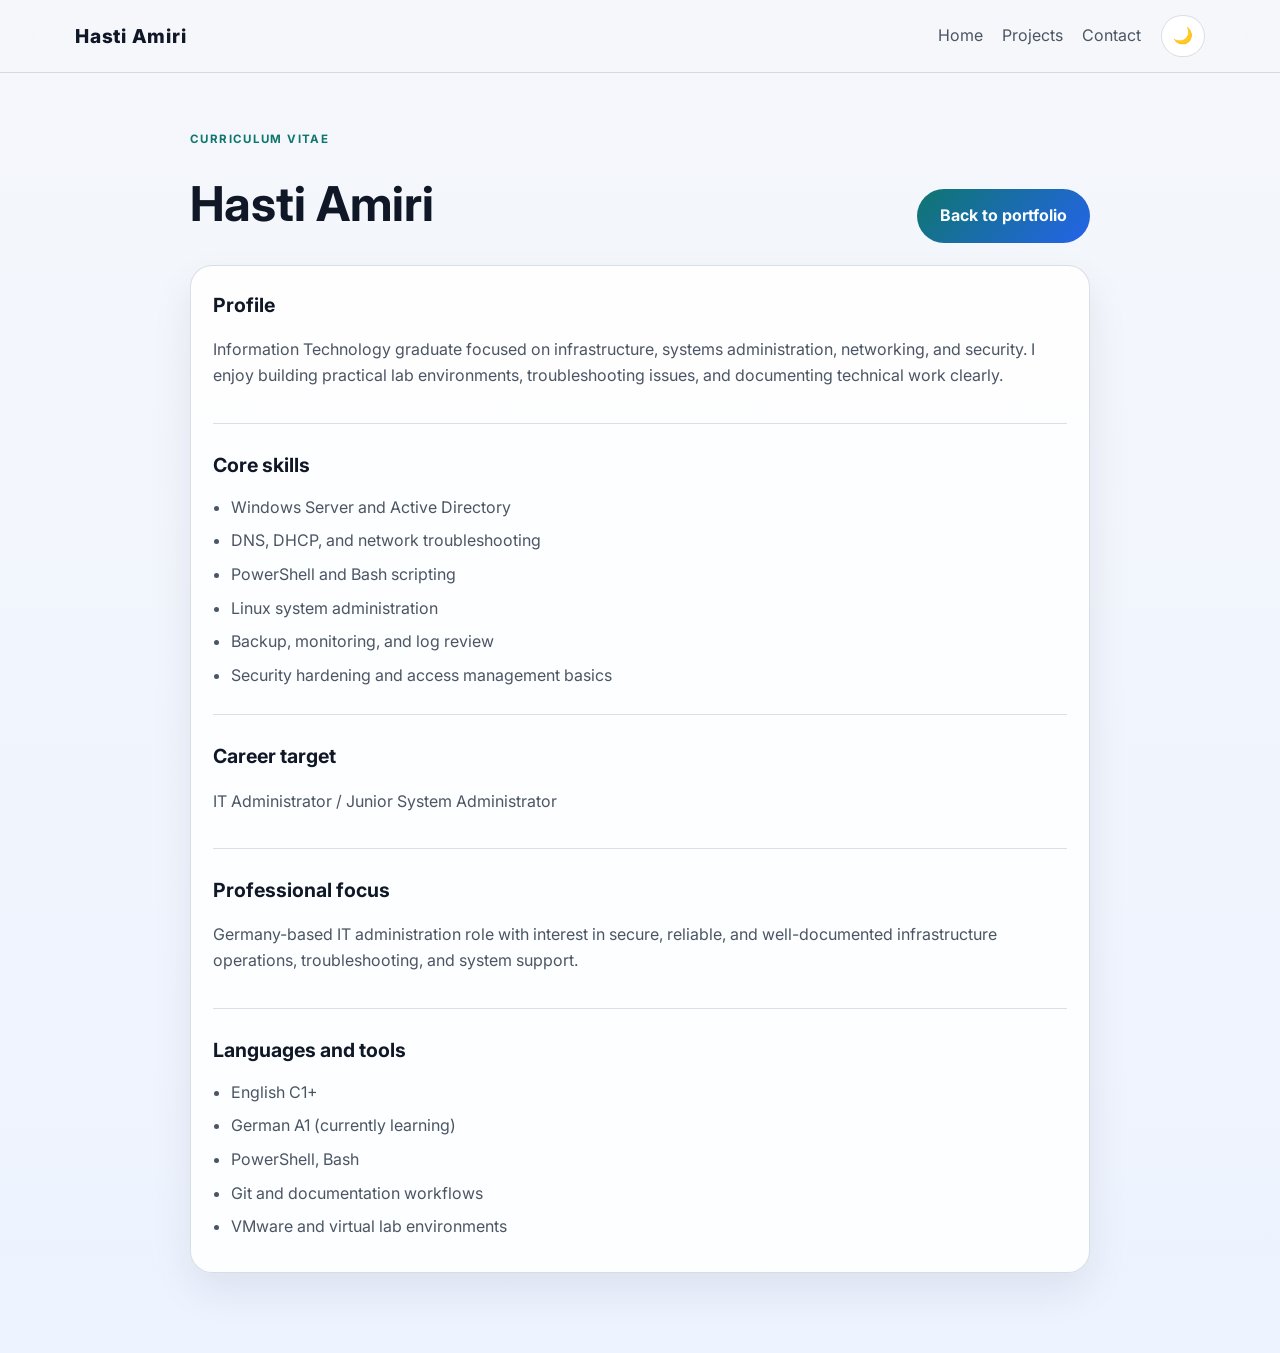
==== cv.html @ ca96bbae "Upgrade the site with a profile photo, cleaner light/dark theme, downloadable CV, and standalone pro" ====
<!DOCTYPE html>
<html lang="en">
  <head>
    <meta charset="UTF-8" />
    <meta name="viewport" content="width=device-width, initial-scale=1.0" />
    <title>Hasti Amiri | CV</title>
    <link rel="preconnect" href="https://fonts.googleapis.com" />
    <link rel="preconnect" href="https://fonts.gstatic.com" crossorigin />
    <link
      href="https://fonts.googleapis.com/css2?family=Inter:wght@400;500;600;700;800&display=swap"
      rel="stylesheet"
    />
    <link rel="stylesheet" href="styles.css" />
  </head>
  <body class="theme-light">
    <header class="site-header">
      <nav class="container nav">
        <a class="brand" href="index.html">Hasti Amiri</a>
        <div class="nav-links">
          <a href="index.html">Home</a>
          <a href="index.html#projects">Projects</a>
          <a href="index.html#contact">Contact</a>
          <button class="theme-toggle" type="button" aria-label="Toggle theme">🌙</button>
        </div>
      </nav>
    </header>

    <main class="page-shell">
      <div class="container project-page">
        <div class="project-header">
          <div>
            <span class="kicker">Curriculum Vitae</span>
            <h1>Hasti Amiri</h1>
          </div>
          <a class="button primary" href="index.html">Back to portfolio</a>
        </div>

        <div class="single-project-card panel">
          <section>
            <h2>Profile</h2>
            <p>
              Information Technology graduate focused on infrastructure, systems administration,
              networking, and security. I enjoy building practical lab environments,
              troubleshooting issues, and documenting technical work clearly.
            </p>
          </section>

          <section>
            <h2>Core skills</h2>
            <ul>
              <li>Windows Server and Active Directory</li>
              <li>DNS, DHCP, and network troubleshooting</li>
              <li>PowerShell and Bash scripting</li>
              <li>Linux system administration</li>
              <li>Backup, monitoring, and log review</li>
              <li>Security hardening and access management basics</li>
            </ul>
          </section>

          <section>
            <h2>Career target</h2>
            <p>IT Administrator / Junior System Administrator</p>
          </section>

          <section>
            <h2>Professional focus</h2>
            <p>
              Germany-based IT administration role with interest in secure, reliable, and well-documented
              infrastructure operations, troubleshooting, and system support.
            </p>
          </section>

          <section>
            <h2>Languages and tools</h2>
            <ul>
              <li>English C1+</li>
              <li>German A1 (currently learning)</li>
              <li>PowerShell, Bash</li>
              <li>Git and documentation workflows</li>
              <li>VMware and virtual lab environments</li>
            </ul>
          </section>
        </div>
      </div>
    </main>

    <script src="script.js"></script>
  </body>
</html>
---- styles.css ----
:root {
  --bg: #f5f7fb;
  --bg-alt: #edf3ff;
  --surface: #ffffff;
  --surface-strong: #f0f5ff;
  --panel: rgba(255, 255, 255, 0.85);
  --text: #101827;
  --muted: #4b5563;
  --muted-2: #64748b;
  --primary: #0f766e;
  --primary-soft: rgba(15, 118, 110, 0.1);
  --accent: #2563eb;
  --border: rgba(148, 163, 184, 0.35);
  --shadow: 0 18px 40px rgba(15, 23, 42, 0.08);
}

body.theme-dark {
  --bg: #0b1220;
  --bg-alt: #101b2d;
  --surface: #121d2d;
  --surface-strong: #14253d;
  --panel: rgba(18, 29, 45, 0.9);
  --text: #eaf2ff;
  --muted: #bfd0eb;
  --muted-2: #9bb1d1;
  --primary: #2dd4bf;
  --primary-soft: rgba(45, 212, 191, 0.14);
  --accent: #7dd3fc;
  --border: rgba(148, 163, 184, 0.2);
  --shadow: 0 20px 40px rgba(2, 6, 23, 0.45);
}

* {
  box-sizing: border-box;
}

html {
  scroll-behavior: smooth;
}

body {
  margin: 0;
  font-family: "Inter", sans-serif;
  background: linear-gradient(180deg, var(--bg) 0%, var(--bg-alt) 100%);
  color: var(--text);
  line-height: 1.6;
}

a {
  color: inherit;
  text-decoration: none;
}

img {
  max-width: 100%;
  display: block;
}

button {
  font: inherit;
}

.container {
  width: min(1130px, calc(100% - 32px));
  margin: 0 auto;
}

.site-header {
  position: sticky;
  top: 0;
  z-index: 40;
  border-bottom: 1px solid var(--border);
  background: rgba(245, 247, 251, 0.8);
  backdrop-filter: blur(14px);
}

body.theme-dark .site-header {
  background: rgba(11, 18, 32, 0.8);
}

.nav {
  display: flex;
  align-items: center;
  justify-content: space-between;
  min-height: 72px;
  gap: 16px;
}

.brand {
  font-size: 1.2rem;
  font-weight: 800;
  letter-spacing: 0.04em;
}

.nav-links {
  display: flex;
  align-items: center;
  gap: 1.2rem;
  color: var(--muted);
  flex-wrap: wrap;
}

.nav-links a:hover,
.nav-links a:focus-visible {
  color: var(--text);
}

.theme-toggle {
  border: 1px solid var(--border);
  background: var(--surface);
  color: var(--text);
  border-radius: 999px;
  padding: 0.42rem 0.7rem;
  cursor: pointer;
}

.hero {
  padding: 72px 0 40px;
}

.hero-inner {
  display: grid;
  grid-template-columns: 1.4fr 0.8fr;
  gap: 30px;
  align-items: center;
}

.eyebrow,
.kicker {
  display: inline-block;
  text-transform: uppercase;
  letter-spacing: 0.12em;
  font-size: 0.72rem;
  font-weight: 700;
  color: var(--primary);
  margin-bottom: 18px;
}

.hero-copy h1 {
  margin: 0;
  font-size: clamp(2.5rem, 4vw, 4.3rem);
  line-height: 1.06;
}

.hero-copy p {
  margin-top: 16px;
  color: var(--muted);
  max-width: 660px;
  font-size: 1.08rem;
}

.cta-row {
  display: flex;
  flex-wrap: wrap;
  gap: 14px;
  margin-top: 24px;
}

.button {
  display: inline-flex;
  align-items: center;
  justify-content: center;
  padding: 0.9rem 1.45rem;
  border-radius: 999px;
  font-weight: 700;
  transition: transform 0.2s ease, opacity 0.2s ease;
}

.button:hover {
  transform: translateY(-1px);
}

.button.primary {
  background: linear-gradient(135deg, var(--primary), var(--accent));
  color: #f8fcff;
}

.button.secondary {
  border: 1px solid var(--border);
  background: var(--surface);
  color: var(--text);
}

.profile-card,
.panel,
.project-card,
.standard-item,
.single-project-card {
  background: var(--panel);
  border: 1px solid var(--border);
  border-radius: 22px;
  box-shadow: var(--shadow);
}

.profile-card {
  padding: 22px;
}

.profile-image-wrap {
  width: min(220px, 100%);
  aspect-ratio: 1;
  border-radius: 50%;
  overflow: hidden;
  margin: 0 auto 18px;
  border: 3px solid var(--primary-soft);
  background: var(--surface-strong);
}

.profile-image {
  width: 100%;
  height: 100%;
  object-fit: cover;
}

.profile-card-body h2 {
  margin: 1rem 0 0.6rem;
  font-size: 1.55rem;
}

.status-tag {
  display: inline-block;
  background: var(--primary-soft);
  color: var(--primary);
  padding: 0.42rem 0.72rem;
  border-radius: 999px;
  font-size: 0.72rem;
  font-weight: 700;
}

.profile-card ul,
.check-list,
.skill-card ul,
.project-card ul,
.focus-list,
.single-project-card ul {
  margin: 0;
  padding-left: 1.1rem;
  color: var(--muted);
}

.profile-card li,
.check-list li,
.skill-card li,
.project-card li,
.focus-list li,
.single-project-card li {
  margin: 0.5rem 0;
}

.section {
  padding: 82px 0;
}

.section.alt {
  background: rgba(148, 163, 184, 0.04);
}

.section-heading {
  margin-bottom: 28px;
}

.section-heading h2 {
  margin: 0;
  font-size: clamp(2rem, 2.4vw, 2.8rem);
}

.about-grid,
.skills-grid,
.standards-grid {
  display: grid;
  gap: 22px;
}

.about-grid {
  grid-template-columns: repeat(2, minmax(0, 1fr));
}

.skills-grid {
  grid-template-columns: repeat(3, minmax(0, 1fr));
}

.standards-grid {
  grid-template-columns: repeat(5, minmax(0, 1fr));
}

.panel,
.project-card,
.standard-item,
.single-project-card {
  padding: 24px 22px;
}

.panel h3,
.project-card h3,
.standard-item h3,
.single-project-card h2 {
  margin-top: 0;
  margin-bottom: 14px;
  font-size: 1.22rem;
}

.text-link {
  display: inline-block;
  margin-top: auto;
  color: var(--primary);
  font-weight: 700;
}

.project-grid {
  display: grid;
  grid-template-columns: repeat(2, minmax(0, 1fr));
  gap: 22px;
}

.project-card {
  display: flex;
  flex-direction: column;
  gap: 12px;
}

.project-meta {
  color: var(--accent);
  font-size: 0.76rem;
  text-transform: uppercase;
  letter-spacing: 0.08em;
  font-weight: 700;
}

.status {
  display: inline-flex;
  align-self: flex-start;
  padding: 0.38rem 0.7rem;
  border-radius: 999px;
  font-size: 0.72rem;
  font-weight: 700;
}

.status.planned {
  background: rgba(251, 191, 36, 0.12);
  color: #b7791f;
}

.project-card p,
.single-project-card p,
.footer-inner p {
  color: var(--muted);
}

.cv-box {
  display: flex;
  justify-content: space-between;
  align-items: center;
  gap: 18px;
  padding: 24px 22px;
}

.roadmap-list {
  display: grid;
  gap: 12px;
  max-width: 760px;
}

.roadmap-item {
  display: flex;
  align-items: center;
  gap: 14px;
  padding: 14px 18px;
  border: 1px solid var(--border);
  border-radius: 12px;
  background: var(--surface);
  font-weight: 600;
}

.roadmap-item span {
  color: var(--primary);
  font-size: 1.2rem;
}

.page-shell {
  padding: 52px 0 80px;
}

.project-page {
  max-width: 900px;
}

.project-header {
  display: flex;
  align-items: end;
  justify-content: space-between;
  gap: 16px;
  margin-bottom: 22px;
}

.project-header h1 {
  margin: 0;
  font-size: clamp(2.1rem, 4vw, 3rem);
}

.single-project-card {
  display: grid;
  gap: 26px;
}

.single-project-card section {
  border-bottom: 1px solid var(--border);
  padding-bottom: 18px;
}

.single-project-card section:last-child {
  border-bottom: none;
  padding-bottom: 0;
}

.site-footer {
  padding: 38px 0 60px;
  border-top: 1px solid var(--border);
  background: rgba(148, 163, 184, 0.04);
}

.footer-inner {
  display: flex;
  justify-content: space-between;
  align-items: center;
  gap: 20px;
}

.footer-inner h3 {
  margin: 0 0 10px;
}

.footer-links {
  display: flex;
  flex-wrap: wrap;
  gap: 14px;
  color: var(--primary);
  font-weight: 600;
}

@media (max-width: 960px) {
  .hero-inner,
  .about-grid,
  .skills-grid,
  .project-grid,
  .standards-grid {
    grid-template-columns: 1fr;
  }

  .footer-inner,
  .cv-box,
  .project-header {
    flex-direction: column;
    align-items: flex-start;
  }
}

@media (max-width: 640px) {
  .nav {
    flex-direction: column;
    justify-content: center;
    padding: 12px 0;
  }

  .nav-links {
    justify-content: center;
  }

  .hero {
    padding-top: 54px;
  }

  .section {
    padding: 64px 0;
  }
}
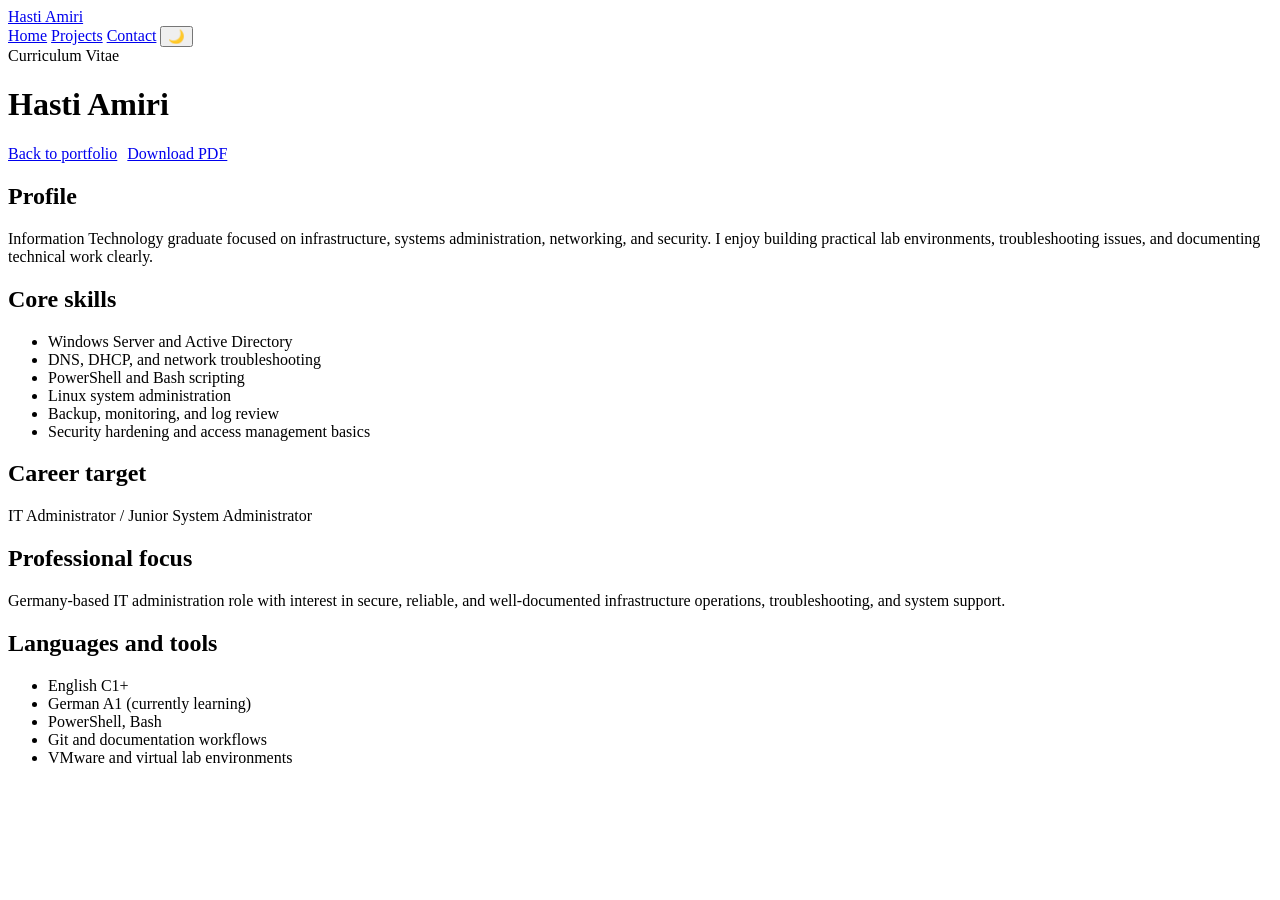
==== commit ee72ace4: "Add a downloadable PDF CV version and link it from the site." ====
--- a/cv.html
+++ b/cv.html
@@ -32,7 +32,10 @@
             <span class="kicker">Curriculum Vitae</span>
             <h1>Hasti Amiri</h1>
           </div>
-          <a class="button primary" href="index.html">Back to portfolio</a>
+          <div class="cta-row compact">
+            <a class="button primary" href="index.html">Back to portfolio</a>
+            <a class="button secondary" href="Hasti-Amiri-CV.pdf" download="Hasti-Amiri-CV.pdf">Download PDF</a>
+          </div>
         </div>
 
         <div class="single-project-card panel">
--- a/styles.css
+++ b/styles.css
@@ -1,475 +1,6 @@
-:root {
-  --bg: #f5f7fb;
-  --bg-alt: #edf3ff;
-  --surface: #ffffff;
-  --surface-strong: #f0f5ff;
-  --panel: rgba(255, 255, 255, 0.85);
-  --text: #101827;
-  --muted: #4b5563;
-  --muted-2: #64748b;
-  --primary: #0f766e;
-  --primary-soft: rgba(15, 118, 110, 0.1);
-  --accent: #2563eb;
-  --border: rgba(148, 163, 184, 0.35);
-  --shadow: 0 18px 40px rgba(15, 23, 42, 0.08);
-}
-
-body.theme-dark {
-  --bg: #0b1220;
-  --bg-alt: #101b2d;
-  --surface: #121d2d;
-  --surface-strong: #14253d;
-  --panel: rgba(18, 29, 45, 0.9);
-  --text: #eaf2ff;
-  --muted: #bfd0eb;
-  --muted-2: #9bb1d1;
-  --primary: #2dd4bf;
-  --primary-soft: rgba(45, 212, 191, 0.14);
-  --accent: #7dd3fc;
-  --border: rgba(148, 163, 184, 0.2);
-  --shadow: 0 20px 40px rgba(2, 6, 23, 0.45);
-}
-
-* {
-  box-sizing: border-box;
-}
-
-html {
-  scroll-behavior: smooth;
-}
-
-body {
-  margin: 0;
-  font-family: "Inter", sans-serif;
-  background: linear-gradient(180deg, var(--bg) 0%, var(--bg-alt) 100%);
-  color: var(--text);
-  line-height: 1.6;
-}
-
-a {
-  color: inherit;
-  text-decoration: none;
-}
-
-img {
-  max-width: 100%;
-  display: block;
-}
-
-button {
-  font: inherit;
-}
-
-.container {
-  width: min(1130px, calc(100% - 32px));
-  margin: 0 auto;
-}
-
-.site-header {
-  position: sticky;
-  top: 0;
-  z-index: 40;
-  border-bottom: 1px solid var(--border);
-  background: rgba(245, 247, 251, 0.8);
-  backdrop-filter: blur(14px);
-}
-
-body.theme-dark .site-header {
-  background: rgba(11, 18, 32, 0.8);
-}
-
-.nav {
-  display: flex;
-  align-items: center;
-  justify-content: space-between;
-  min-height: 72px;
-  gap: 16px;
-}
-
-.brand {
-  font-size: 1.2rem;
-  font-weight: 800;
-  letter-spacing: 0.04em;
-}
-
-.nav-links {
-  display: flex;
-  align-items: center;
-  gap: 1.2rem;
-  color: var(--muted);
-  flex-wrap: wrap;
-}
-
-.nav-links a:hover,
-.nav-links a:focus-visible {
-  color: var(--text);
-}
-
-.theme-toggle {
-  border: 1px solid var(--border);
-  background: var(--surface);
-  color: var(--text);
-  border-radius: 999px;
-  padding: 0.42rem 0.7rem;
-  cursor: pointer;
-}
-
-.hero {
-  padding: 72px 0 40px;
-}
-
-.hero-inner {
-  display: grid;
-  grid-template-columns: 1.4fr 0.8fr;
-  gap: 30px;
-  align-items: center;
-}
-
-.eyebrow,
-.kicker {
-  display: inline-block;
-  text-transform: uppercase;
-  letter-spacing: 0.12em;
-  font-size: 0.72rem;
-  font-weight: 700;
-  color: var(--primary);
-  margin-bottom: 18px;
-}
-
-.hero-copy h1 {
-  margin: 0;
-  font-size: clamp(2.5rem, 4vw, 4.3rem);
-  line-height: 1.06;
-}
-
-.hero-copy p {
-  margin-top: 16px;
-  color: var(--muted);
-  max-width: 660px;
-  font-size: 1.08rem;
-}
-
-.cta-row {
+.cta-row.compact {
   display: flex;
   flex-wrap: wrap;
-  gap: 14px;
-  margin-top: 24px;
+  gap: 10px;
+  margin-top: 0;
 }
-
-.button {
-  display: inline-flex;
-  align-items: center;
-  justify-content: center;
-  padding: 0.9rem 1.45rem;
-  border-radius: 999px;
-  font-weight: 700;
-  transition: transform 0.2s ease, opacity 0.2s ease;
-}
-
-.button:hover {
-  transform: translateY(-1px);
-}
-
-.button.primary {
-  background: linear-gradient(135deg, var(--primary), var(--accent));
-  color: #f8fcff;
-}
-
-.button.secondary {
-  border: 1px solid var(--border);
-  background: var(--surface);
-  color: var(--text);
-}
-
-.profile-card,
-.panel,
-.project-card,
-.standard-item,
-.single-project-card {
-  background: var(--panel);
-  border: 1px solid var(--border);
-  border-radius: 22px;
-  box-shadow: var(--shadow);
-}
-
-.profile-card {
-  padding: 22px;
-}
-
-.profile-image-wrap {
-  width: min(220px, 100%);
-  aspect-ratio: 1;
-  border-radius: 50%;
-  overflow: hidden;
-  margin: 0 auto 18px;
-  border: 3px solid var(--primary-soft);
-  background: var(--surface-strong);
-}
-
-.profile-image {
-  width: 100%;
-  height: 100%;
-  object-fit: cover;
-}
-
-.profile-card-body h2 {
-  margin: 1rem 0 0.6rem;
-  font-size: 1.55rem;
-}
-
-.status-tag {
-  display: inline-block;
-  background: var(--primary-soft);
-  color: var(--primary);
-  padding: 0.42rem 0.72rem;
-  border-radius: 999px;
-  font-size: 0.72rem;
-  font-weight: 700;
-}
-
-.profile-card ul,
-.check-list,
-.skill-card ul,
-.project-card ul,
-.focus-list,
-.single-project-card ul {
-  margin: 0;
-  padding-left: 1.1rem;
-  color: var(--muted);
-}
-
-.profile-card li,
-.check-list li,
-.skill-card li,
-.project-card li,
-.focus-list li,
-.single-project-card li {
-  margin: 0.5rem 0;
-}
-
-.section {
-  padding: 82px 0;
-}
-
-.section.alt {
-  background: rgba(148, 163, 184, 0.04);
-}
-
-.section-heading {
-  margin-bottom: 28px;
-}
-
-.section-heading h2 {
-  margin: 0;
-  font-size: clamp(2rem, 2.4vw, 2.8rem);
-}
-
-.about-grid,
-.skills-grid,
-.standards-grid {
-  display: grid;
-  gap: 22px;
-}
-
-.about-grid {
-  grid-template-columns: repeat(2, minmax(0, 1fr));
-}
-
-.skills-grid {
-  grid-template-columns: repeat(3, minmax(0, 1fr));
-}
-
-.standards-grid {
-  grid-template-columns: repeat(5, minmax(0, 1fr));
-}
-
-.panel,
-.project-card,
-.standard-item,
-.single-project-card {
-  padding: 24px 22px;
-}
-
-.panel h3,
-.project-card h3,
-.standard-item h3,
-.single-project-card h2 {
-  margin-top: 0;
-  margin-bottom: 14px;
-  font-size: 1.22rem;
-}
-
-.text-link {
-  display: inline-block;
-  margin-top: auto;
-  color: var(--primary);
-  font-weight: 700;
-}
-
-.project-grid {
-  display: grid;
-  grid-template-columns: repeat(2, minmax(0, 1fr));
-  gap: 22px;
-}
-
-.project-card {
-  display: flex;
-  flex-direction: column;
-  gap: 12px;
-}
-
-.project-meta {
-  color: var(--accent);
-  font-size: 0.76rem;
-  text-transform: uppercase;
-  letter-spacing: 0.08em;
-  font-weight: 700;
-}
-
-.status {
-  display: inline-flex;
-  align-self: flex-start;
-  padding: 0.38rem 0.7rem;
-  border-radius: 999px;
-  font-size: 0.72rem;
-  font-weight: 700;
-}
-
-.status.planned {
-  background: rgba(251, 191, 36, 0.12);
-  color: #b7791f;
-}
-
-.project-card p,
-.single-project-card p,
-.footer-inner p {
-  color: var(--muted);
-}
-
-.cv-box {
-  display: flex;
-  justify-content: space-between;
-  align-items: center;
-  gap: 18px;
-  padding: 24px 22px;
-}
-
-.roadmap-list {
-  display: grid;
-  gap: 12px;
-  max-width: 760px;
-}
-
-.roadmap-item {
-  display: flex;
-  align-items: center;
-  gap: 14px;
-  padding: 14px 18px;
-  border: 1px solid var(--border);
-  border-radius: 12px;
-  background: var(--surface);
-  font-weight: 600;
-}
-
-.roadmap-item span {
-  color: var(--primary);
-  font-size: 1.2rem;
-}
-
-.page-shell {
-  padding: 52px 0 80px;
-}
-
-.project-page {
-  max-width: 900px;
-}
-
-.project-header {
-  display: flex;
-  align-items: end;
-  justify-content: space-between;
-  gap: 16px;
-  margin-bottom: 22px;
-}
-
-.project-header h1 {
-  margin: 0;
-  font-size: clamp(2.1rem, 4vw, 3rem);
-}
-
-.single-project-card {
-  display: grid;
-  gap: 26px;
-}
-
-.single-project-card section {
-  border-bottom: 1px solid var(--border);
-  padding-bottom: 18px;
-}
-
-.single-project-card section:last-child {
-  border-bottom: none;
-  padding-bottom: 0;
-}
-
-.site-footer {
-  padding: 38px 0 60px;
-  border-top: 1px solid var(--border);
-  background: rgba(148, 163, 184, 0.04);
-}
-
-.footer-inner {
-  display: flex;
-  justify-content: space-between;
-  align-items: center;
-  gap: 20px;
-}
-
-.footer-inner h3 {
-  margin: 0 0 10px;
-}
-
-.footer-links {
-  display: flex;
-  flex-wrap: wrap;
-  gap: 14px;
-  color: var(--primary);
-  font-weight: 600;
-}
-
-@media (max-width: 960px) {
-  .hero-inner,
-  .about-grid,
-  .skills-grid,
-  .project-grid,
-  .standards-grid {
-    grid-template-columns: 1fr;
-  }
-
-  .footer-inner,
-  .cv-box,
-  .project-header {
-    flex-direction: column;
-    align-items: flex-start;
-  }
-}
-
-@media (max-width: 640px) {
-  .nav {
-    flex-direction: column;
-    justify-content: center;
-    padding: 12px 0;
-  }
-
-  .nav-links {
-    justify-content: center;
-  }
-
-  .hero {
-    padding-top: 54px;
-  }
-
-  .section {
-    padding: 64px 0;
-  }
-}
